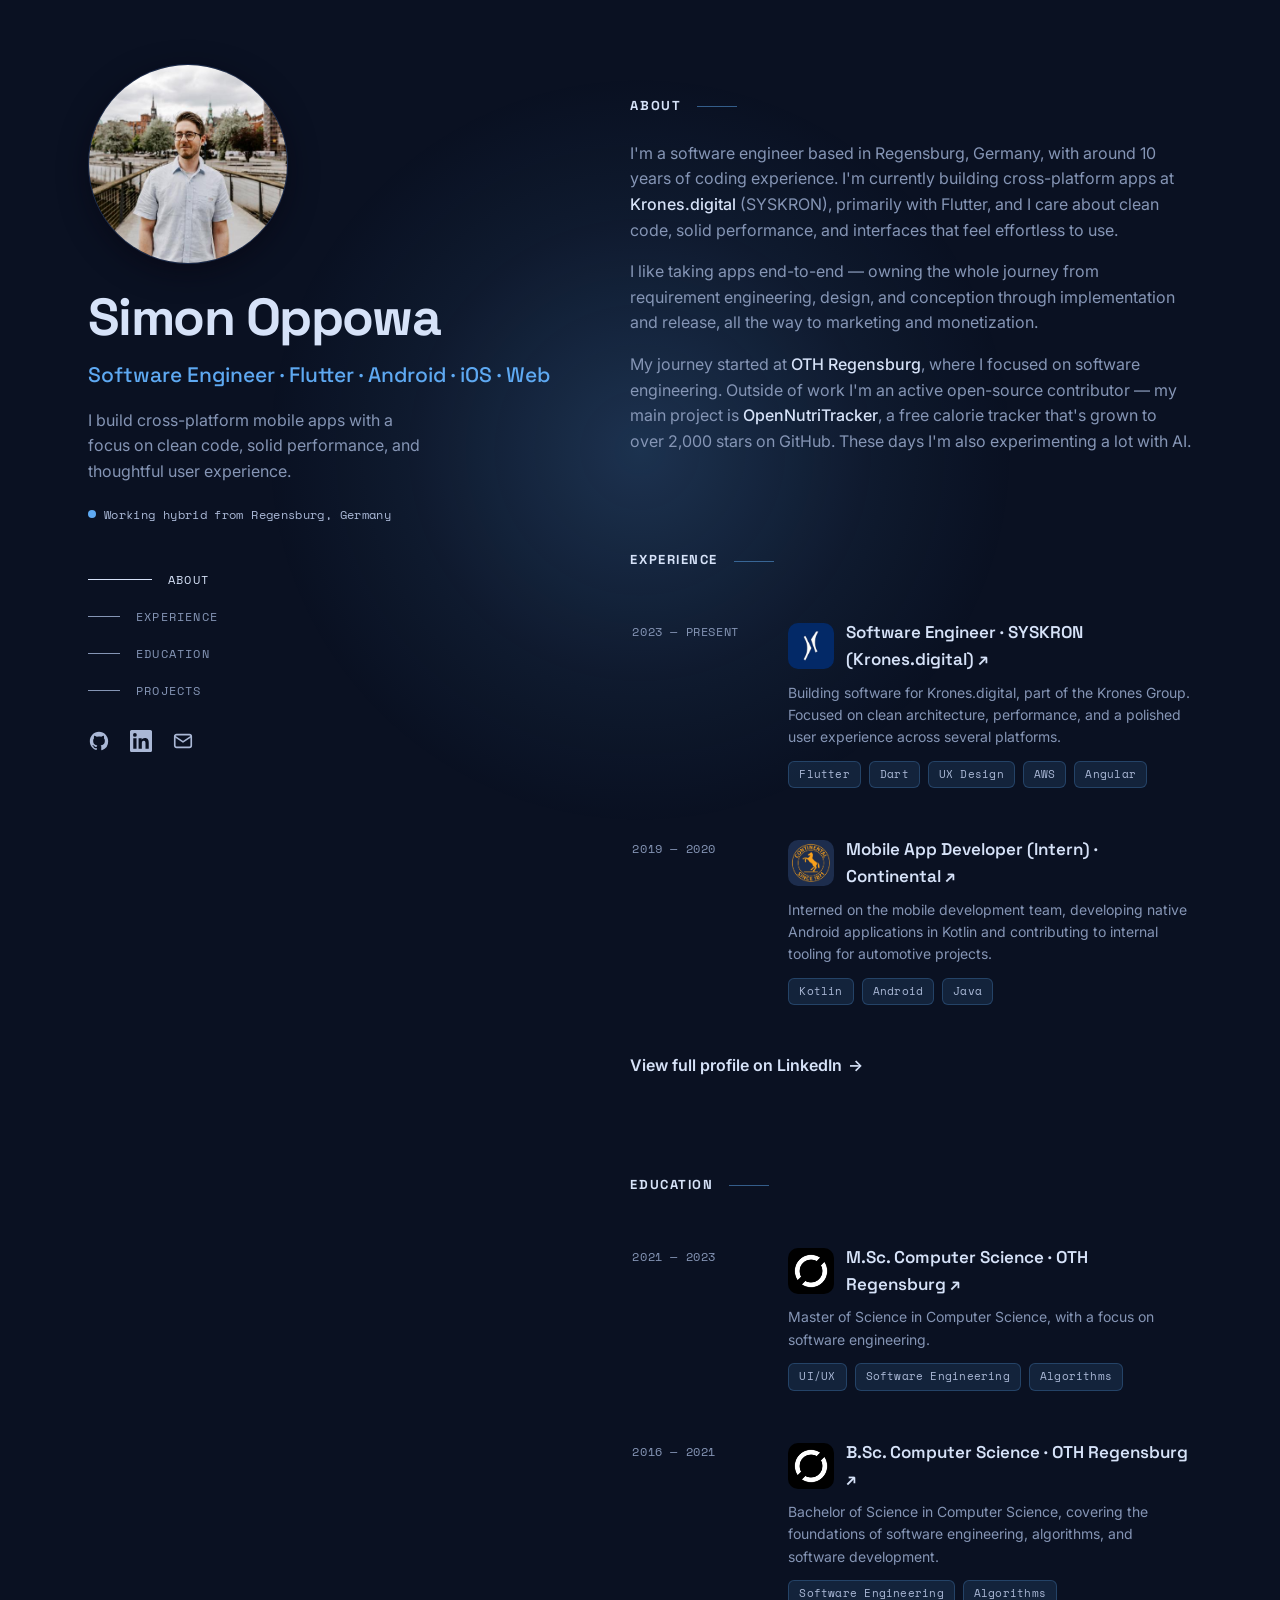
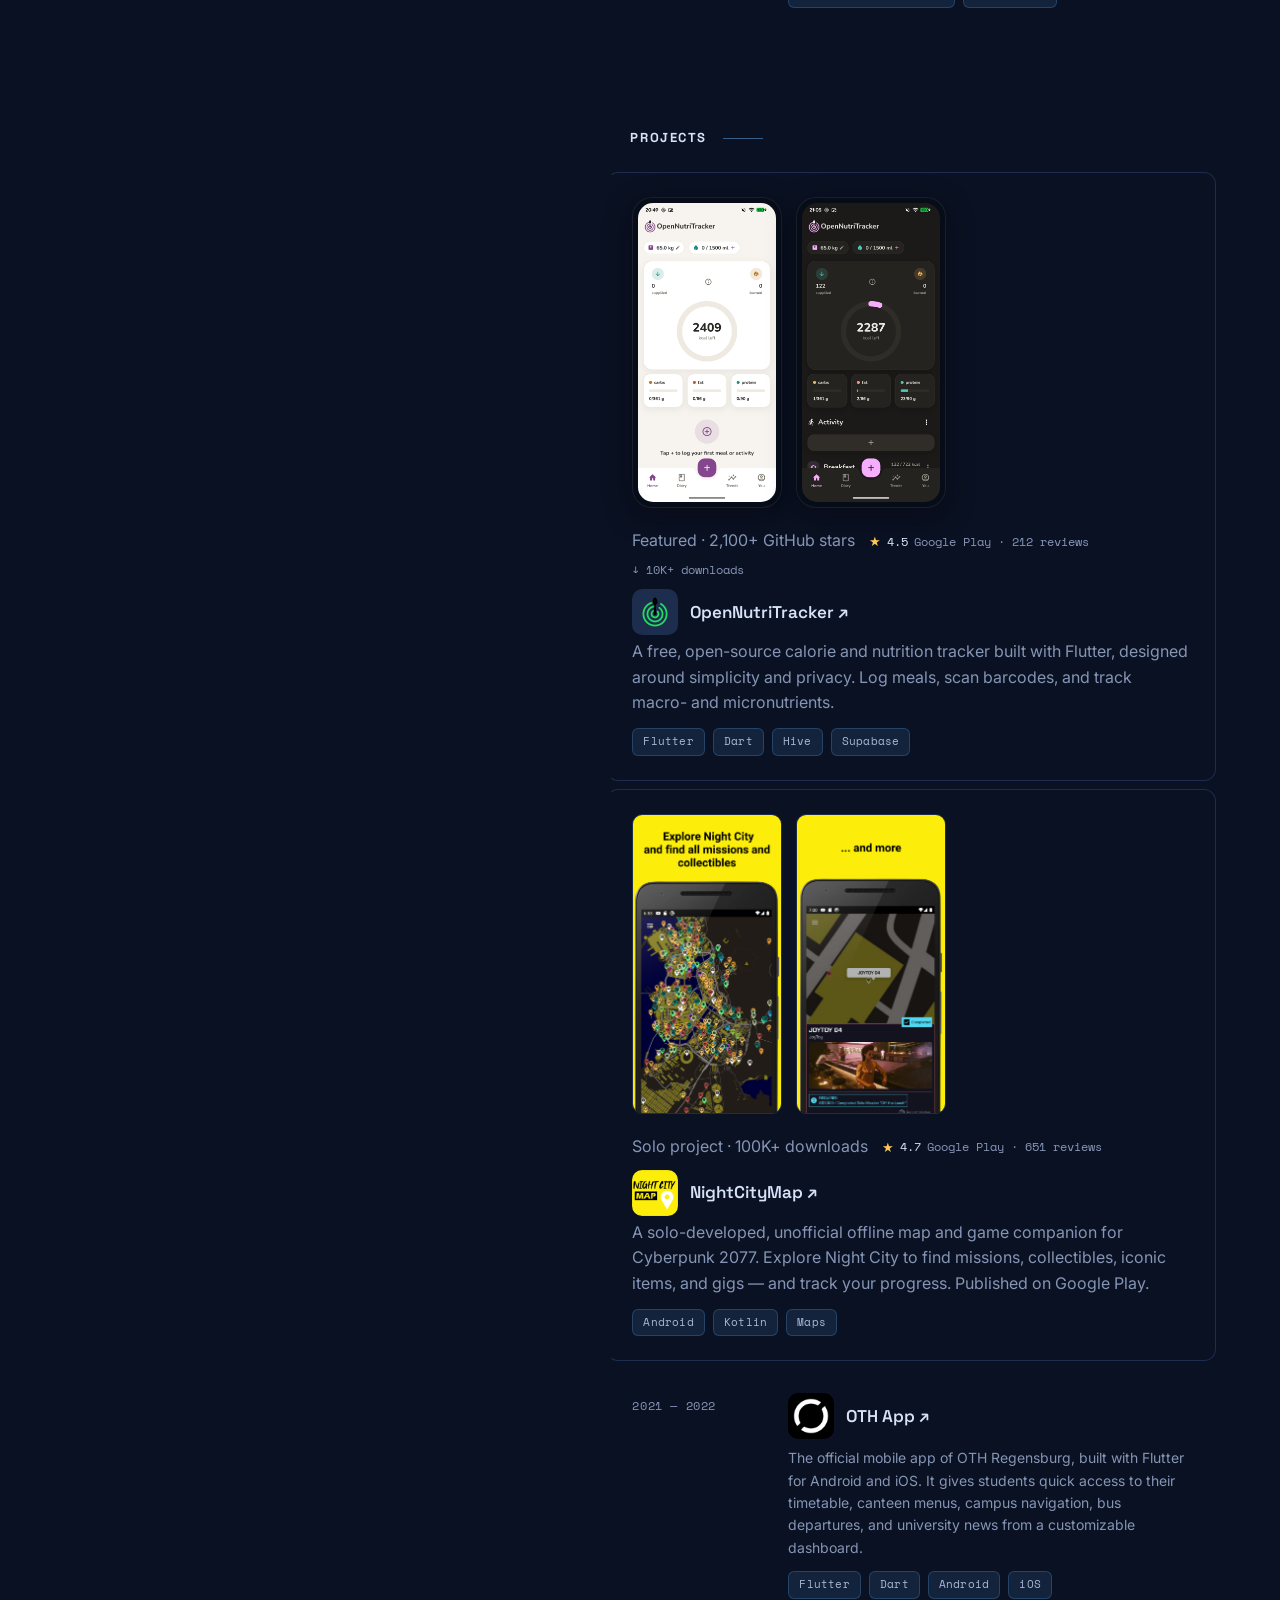
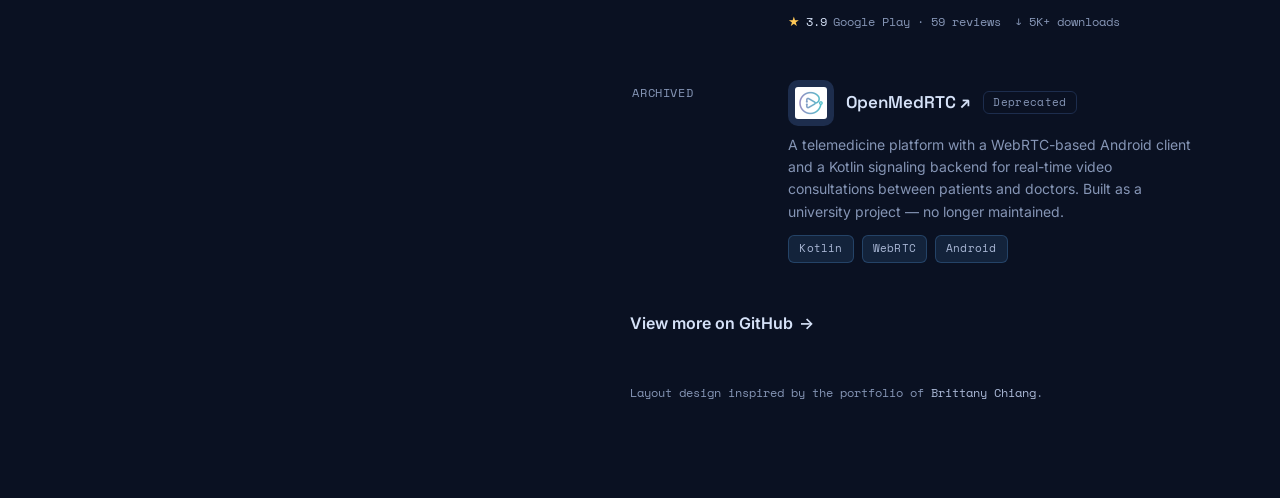
==== index.html @ 428b6fa2 "Initial commit: personal developer portfolio" ====
<!DOCTYPE html>
<html lang="en">
<head>
  <meta charset="UTF-8" />
  <meta name="viewport" content="width=device-width, initial-scale=1.0" />
  <title>Simon Oppowa — Software Engineer</title>
  <meta name="description" content="Simon Oppowa is a software engineer building iOS, Android, and web apps — creator of OpenNutriTracker and NightCityMap." />
  <link rel="icon" href="favicon.svg" type="image/svg+xml" />
  <link rel="icon" href="assets/favicon-32.png" sizes="32x32" type="image/png" />
  <link rel="apple-touch-icon" href="assets/apple-touch-icon.png" />
  <meta name="theme-color" content="#5ea9f2" />
  <link rel="preconnect" href="https://fonts.googleapis.com" />
  <link rel="preconnect" href="https://fonts.gstatic.com" crossorigin />
  <link href="https://fonts.googleapis.com/css2?family=Inter:wght@400;500;600;700&family=Space+Grotesk:wght@500;600;700&family=Space+Mono:wght@400;700&display=swap" rel="stylesheet" />
  <script>document.documentElement.className += " js";</script>
  <style>
    :root {
      --navy: #0a1122;
      --light-navy: #101c34;
      --lightest-navy: #1d2d4d;
      --navy-shadow: rgba(2, 6, 18, 0.7);
      --slate: #8595b5;
      --light-slate: #aab8d6;
      --lightest-slate: #d6e2f8;
      --white: #eef4ff;
      --teal: #5ea9f2;
      --teal-tint: rgba(94, 169, 242, 0.12);
      --font-sans: "Inter", -apple-system, BlinkMacSystemFont, "Segoe UI", Roboto, sans-serif;
      --font-display: "Space Grotesk", "Inter", sans-serif;
      --font-mono: "Space Mono", "SF Mono", "Fira Code", monospace;
    }

    * { box-sizing: border-box; margin: 0; padding: 0; }

    html { scroll-behavior: smooth; }

    body {
      background-color: var(--navy);
      color: var(--slate);
      font-family: var(--font-sans);
      line-height: 1.6;
      -webkit-font-smoothing: antialiased;
      overflow-x: hidden;
    }

    ::selection { background: var(--teal-tint); color: var(--lightest-slate); }

    /* cursor spotlight */
    #spotlight {
      pointer-events: none;
      position: fixed;
      inset: 0;
      z-index: 1;
      transition: background 0.1s ease;
      background: radial-gradient(
        520px at var(--x, 50%) var(--y, 50%),
        rgba(94, 169, 242, 0.22),
        rgba(94, 169, 242, 0.06) 45%,
        transparent 72%
      );
    }

    a { color: inherit; text-decoration: none; }

    .container {
      position: relative;
      z-index: 2;
      max-width: 1152px;
      margin: 0 auto;
      padding: 0 24px;
    }

    @media (min-width: 1024px) {
      .layout { display: flex; gap: 24px; }
      .sidebar {
        align-self: flex-start;
        min-height: 100vh;
        width: 48%;
        display: flex;
        flex-direction: column;
        padding: 64px 0;
      }
      .sidebar .socials { margin-top: 20px; }
      .content { width: 52%; padding: 96px 0; }
    }

    @media (max-width: 1023px) {
      .sidebar { padding: 64px 0 24px; }
      .content { padding: 0 0 64px; }
    }

    /* ---------- sidebar / intro ---------- */
    .intro h1 {
      font-family: var(--font-display);
      font-size: clamp(42px, 8vw, 52px);
      font-weight: 700;
      color: var(--lightest-slate);
      letter-spacing: -0.03em;
      line-height: 1.05;
    }
    .intro h2 {
      margin-top: 14px;
      font-family: var(--font-display);
      font-size: clamp(18px, 4vw, 21px);
      font-weight: 500;
      color: var(--teal);
    }
    .status {
      display: inline-flex;
      align-items: center;
      gap: 8px;
      margin-top: 20px;
      font-family: var(--font-mono);
      font-size: 12px;
      letter-spacing: 0.03em;
      color: var(--light-slate);
    }
    .status .dot {
      width: 8px;
      height: 8px;
      border-radius: 50%;
      background: var(--teal);
      box-shadow: 0 0 0 0 var(--teal);
      animation: pulse 2s infinite;
    }
    @keyframes pulse {
      0% { box-shadow: 0 0 0 0 rgba(94, 169, 242, 0.5); }
      70% { box-shadow: 0 0 0 8px rgba(94, 169, 242, 0); }
      100% { box-shadow: 0 0 0 0 rgba(94, 169, 242, 0); }
    }

    .avatar {
      width: clamp(160px, 55%, 200px);
      aspect-ratio: 1;
      border-radius: 50%;
      object-fit: cover;
      margin-bottom: 18px;
      border: 1px solid var(--lightest-navy);
      box-shadow: 0 8px 28px rgba(8, 6, 16, 0.55);
    }

    /* project + company logos */
    .card-head { display: flex; align-items: center; gap: 12px; }
    .logo {
      width: 46px;
      height: 46px;
      flex: none;
      border-radius: 10px;
      background: var(--lightest-navy);
      padding: 7px;
      object-fit: contain;
    }
    .clogo {
      width: 46px;
      height: 46px;
      flex: none;
      border-radius: 10px;
      background: var(--lightest-navy);
      object-fit: cover;
    }

    /* featured project with screenshots */
    .featured {
      display: block;
      padding: 24px;
      margin: 0 -24px 8px;
      border-radius: 12px;
      border: 1px solid var(--lightest-navy);
      border-left: 2px solid transparent;
      transition: background 0.2s ease, box-shadow 0.2s ease, transform 0.2s ease, border-color 0.2s ease;
    }
    .featured:hover {
      background: rgba(42, 38, 64, 0.45);
      box-shadow: 0 6px 28px rgba(8, 6, 16, 0.45);
      transform: translateY(-2px);
      border-left-color: var(--teal);
    }
    .featured:hover .card-title { color: var(--teal); }
    .featured .card-title .arrow { display: inline-block; transition: transform 0.2s ease; }
    .featured:hover .card-title .arrow { transform: translate(3px, -3px); }
    .shots { display: flex; gap: 14px; margin-bottom: 20px; }
    .phone {
      flex: 1;
      max-width: 150px;
      padding: 5px;
      background: #060c18;
      border-radius: 20px;
      border: 1px solid rgba(255, 255, 255, 0.08);
      box-shadow: 0 8px 26px rgba(8, 6, 16, 0.5);
    }
    .phone img { display: block; width: 100%; border-radius: 15px; }
    .shot { flex: 1; max-width: 150px; }
    .shot img {
      display: block;
      width: 100%;
      border-radius: 10px;
      border: 1px solid var(--lightest-navy);
    }
    .featured .period { display: inline-block; margin-bottom: 8px; }
    .featured .card-head { margin-bottom: 4px; }
    .meta-row { display: flex; flex-wrap: wrap; align-items: center; gap: 6px 14px; margin-bottom: 10px; }
    .meta-row .period { margin-bottom: 0; }
    .rating {
      display: inline-flex;
      align-items: center;
      gap: 6px;
      font-family: var(--font-mono);
      font-size: 12px;
      color: var(--lightest-slate);
    }
    .rating .star { color: #ffc857; font-size: 13px; }
    .rating .rmuted { color: var(--slate); }
    .dls {
      display: inline-flex;
      align-items: center;
      gap: 5px;
      font-family: var(--font-mono);
      font-size: 12px;
      color: var(--slate);
    }
    .dls-hot {
      color: var(--teal);
      background: var(--teal-tint);
      border: 1px solid rgba(94, 169, 242, 0.32);
      padding: 3px 11px;
      border-radius: 999px;
      font-weight: 700;
    }
    .badge-dep {
      font-family: var(--font-mono);
      font-size: 11px;
      letter-spacing: 0.03em;
      color: var(--slate);
      border: 1px solid var(--lightest-navy);
      padding: 2px 9px;
      border-radius: 6px;
      white-space: nowrap;
    }
    .intro p.tagline {
      margin-top: 16px;
      max-width: 340px;
      font-size: 16px;
      color: var(--slate);
    }

    nav.nav-links {
      margin-top: 36px;
      display: none;
    }
    @media (min-width: 1024px) { nav.nav-links { display: block; } }
    nav.nav-links ul { list-style: none; }
    nav.nav-links li { margin-bottom: 4px; }
    nav.nav-links a {
      display: inline-flex;
      align-items: center;
      font-family: var(--font-mono);
      font-size: 12px;
      font-weight: 500;
      letter-spacing: 0.1em;
      text-transform: uppercase;
      color: var(--slate);
      padding: 6px 0;
      transition: color 0.2s ease;
    }
    nav.nav-links a .indicator {
      display: inline-block;
      height: 1px;
      width: 32px;
      margin-right: 16px;
      background: var(--slate);
      transition: width 0.2s ease, background 0.2s ease;
    }
    nav.nav-links a:hover,
    nav.nav-links a.active { color: var(--lightest-slate); }
    nav.nav-links a:hover .indicator,
    nav.nav-links a.active .indicator { width: 64px; background: var(--lightest-slate); }

    .socials {
      margin-top: 32px;
      display: flex;
      gap: 20px;
    }
    .socials a {
      color: var(--light-slate);
      transition: color 0.2s ease, transform 0.2s ease;
    }
    .socials a:hover { color: var(--teal); transform: translateY(-3px); }
    .socials svg { width: 22px; height: 22px; }

    /* ---------- content sections ---------- */
    section { margin-bottom: 96px; scroll-margin-top: 24px; }
    section:last-of-type { margin-bottom: 48px; }

    .section-heading {
      display: block;
      margin-bottom: 24px;
      font-family: var(--font-display);
      font-size: 13px;
      font-weight: 700;
      letter-spacing: 0.12em;
      text-transform: uppercase;
      color: var(--lightest-slate);
    }
    .section-heading::after {
      content: "";
      display: inline-block;
      width: 40px;
      height: 1px;
      margin-left: 16px;
      vertical-align: middle;
      background: var(--teal);
      opacity: 0.5;
    }
    @media (max-width: 1023px) {
      .section-heading {
        position: sticky;
        top: 0;
        z-index: 3;
        margin: 0 -24px 24px;
        padding: 16px 24px;
        background: rgba(10, 17, 34, 0.85);
        backdrop-filter: blur(8px);
      }
      .section-heading::after { display: none; }
    }

    .prose p { margin-bottom: 16px; color: var(--slate); }
    .prose a.inline {
      color: var(--lightest-slate);
      font-weight: 500;
      transition: color 0.2s ease;
    }
    .prose a.inline:hover { color: var(--teal); }

    /* experience + projects cards */
    .card {
      position: relative;
      display: grid;
      grid-template-columns: 1fr;
      gap: 8px;
      padding: 24px;
      margin: 0 -24px;
      border-radius: 10px;
      border-left: 2px solid transparent;
      transition: background 0.2s ease, box-shadow 0.2s ease, transform 0.2s ease, border-color 0.2s ease;
    }
    @media (min-width: 768px) {
      .card { grid-template-columns: 140px 1fr; gap: 16px; }
    }
    .card:hover {
      background: rgba(42, 38, 64, 0.45);
      box-shadow: 0 6px 28px rgba(8, 6, 16, 0.45);
      transform: translateY(-2px);
      border-left-color: var(--teal);
    }
    .card:hover .card-title { color: var(--teal); }
    .card .period {
      font-family: var(--font-mono);
      font-size: 12px;
      font-weight: 500;
      letter-spacing: 0.05em;
      text-transform: uppercase;
      color: var(--slate);
      padding-top: 3px;
    }
    .card-title {
      font-family: var(--font-display);
      font-size: 17px;
      font-weight: 600;
      color: var(--lightest-slate);
      transition: color 0.2s ease;
    }
    .card-title .arrow { display: inline-block; transition: transform 0.2s ease; }
    .card:hover .card-title .arrow { transform: translate(3px, -3px); }
    .card p.desc { font-size: 14px; margin: 8px 0 0; }

    .tags { margin-top: 12px; display: flex; flex-wrap: wrap; gap: 8px; }
    .tag {
      font-family: var(--font-mono);
      font-size: 11px;
      font-weight: 400;
      letter-spacing: 0.02em;
      color: var(--light-slate);
      background: var(--teal-tint);
      border: 1px solid rgba(94, 169, 242, 0.24);
      padding: 4px 10px;
      border-radius: 6px;
    }

    .more-link {
      display: inline-flex;
      align-items: center;
      gap: 6px;
      margin-top: 24px;
      font-weight: 600;
      color: var(--lightest-slate);
      transition: color 0.2s ease;
    }
    .more-link:hover { color: var(--teal); }
    .more-link .arrow { transition: transform 0.2s ease; }
    .more-link:hover .arrow { transform: translateX(4px); }

    footer {
      max-width: 540px;
      font-family: var(--font-mono);
      font-size: 12px;
      color: var(--slate);
      line-height: 1.5;
    }
    footer a { color: var(--light-slate); transition: color 0.2s ease; }
    footer a:hover { color: var(--teal); }

    /* --- entrance + scroll-reveal animations --- */
    @media (prefers-reduced-motion: no-preference) {
      html.js .reveal {
        opacity: 0;
        transform: translateY(22px);
        transition: opacity 0.7s cubic-bezier(0.2, 0.6, 0.2, 1), transform 0.7s cubic-bezier(0.2, 0.6, 0.2, 1);
      }
      html.js .reveal.visible { opacity: 1; transform: none; }

      html.js .intro > *,
      html.js nav.nav-links,
      html.js .socials {
        opacity: 0;
        animation: enter 0.7s cubic-bezier(0.2, 0.6, 0.2, 1) forwards;
      }
      html.js .avatar { animation-delay: 0.05s; }
      html.js .intro h1 { animation-delay: 0.15s; }
      html.js .intro h2 { animation-delay: 0.25s; }
      html.js .intro .tagline { animation-delay: 0.35s; }
      html.js .intro .status { animation-delay: 0.45s; }
      html.js nav.nav-links { animation-delay: 0.55s; }
      html.js .socials { animation-delay: 0.65s; }
    }
    @keyframes enter {
      from { opacity: 0; transform: translateY(14px); }
      to { opacity: 1; transform: none; }
    }
  </style>
</head>
<body>
  <div id="spotlight"></div>

  <div class="container">
    <div class="layout">
      <!-- ===================== SIDEBAR ===================== -->
      <header class="sidebar">
        <div>
          <div class="intro">
            <img class="avatar" src="assets/avatar.jpg" alt="Simon Oppowa" />
            <h1><a href="/">Simon Oppowa</a></h1>
            <h2>Software Engineer · Flutter · Android · iOS · Web</h2>
            <p class="tagline">I build cross-platform mobile apps with a focus on clean code, solid performance, and thoughtful user experience.</p>
            <span class="status"><span class="dot"></span>Working hybrid from Regensburg, Germany</span>
          </div>

          <nav class="nav-links" aria-label="In-page jump links">
            <ul>
              <li><a href="#about" class="active"><span class="indicator"></span>About</a></li>
              <li><a href="#experience"><span class="indicator"></span>Experience</a></li>
              <li><a href="#education"><span class="indicator"></span>Education</a></li>
              <li><a href="#projects"><span class="indicator"></span>Projects</a></li>
            </ul>
          </nav>
        </div>

        <ul class="socials" style="list-style:none;">
          <li><a href="https://github.com/simonoppowa" aria-label="GitHub" target="_blank" rel="noreferrer">
            <svg viewBox="0 0 24 24" fill="currentColor"><path d="M12 2C6.48 2 2 6.58 2 12.26c0 4.5 2.87 8.32 6.84 9.67.5.1.68-.22.68-.49 0-.24-.01-.87-.01-1.71-2.78.62-3.37-1.37-3.37-1.37-.45-1.18-1.11-1.5-1.11-1.5-.91-.64.07-.62.07-.62 1 .07 1.53 1.06 1.53 1.06.89 1.56 2.34 1.11 2.91.85.09-.66.35-1.11.63-1.37-2.22-.26-4.55-1.14-4.55-5.07 0-1.12.39-2.03 1.03-2.75-.1-.26-.45-1.3.1-2.7 0 0 .84-.28 2.75 1.05a9.36 9.36 0 0 1 2.5-.34c.85 0 1.71.12 2.5.34 1.91-1.33 2.75-1.05 2.75-1.05.55 1.4.2 2.44.1 2.7.64.72 1.03 1.63 1.03 2.75 0 3.94-2.34 4.81-4.57 5.06.36.32.68.94.68 1.9 0 1.37-.01 2.47-.01 2.81 0 .27.18.6.69.49A10.02 10.02 0 0 0 22 12.26C22 6.58 17.52 2 12 2Z"/></svg>
          </a></li>
          <li><a href="https://www.linkedin.com/in/simon-oppowa" aria-label="LinkedIn" target="_blank" rel="noreferrer">
            <svg viewBox="0 0 24 24" fill="currentColor"><path d="M20.45 20.45h-3.55v-5.57c0-1.33-.02-3.04-1.85-3.04-1.85 0-2.13 1.45-2.13 2.94v5.67H9.36V9h3.41v1.56h.05c.48-.9 1.63-1.85 3.36-1.85 3.6 0 4.27 2.37 4.27 5.45v6.29ZM5.34 7.43a2.06 2.06 0 1 1 0-4.12 2.06 2.06 0 0 1 0 4.12ZM7.12 20.45H3.56V9h3.56v11.45ZM22.22 0H1.77C.8 0 0 .78 0 1.75v20.5C0 23.22.8 24 1.77 24h20.45c.98 0 1.78-.78 1.78-1.75V1.75C24 .78 23.2 0 22.22 0Z"/></svg>
          </a></li>
          <li><a href="mailto:simon.oppowa-dev@proton.me" aria-label="Email">
            <svg viewBox="0 0 24 24" fill="none" stroke="currentColor" stroke-width="1.8" stroke-linecap="round" stroke-linejoin="round"><rect x="3" y="5" width="18" height="14" rx="2"/><path d="m3 7 9 6 9-6"/></svg>
          </a></li>
        </ul>
      </header>

      <!-- ===================== CONTENT ===================== -->
      <main class="content">
        <!-- ABOUT -->
        <section id="about">
          <h2 class="section-heading">About</h2>
          <div class="prose reveal">
            <p>
              I'm a software engineer based in Regensburg, Germany, with around 10 years of
              coding experience. I'm currently building cross-platform apps at
              <a class="inline" href="https://krones.digital" target="_blank" rel="noreferrer">Krones.digital</a> (SYSKRON),
              primarily with Flutter, and I care about clean code, solid performance, and interfaces
              that feel effortless to use.
            </p>
            <p>
              I like taking apps end-to-end — owning the whole journey from requirement engineering,
              design, and conception through implementation and release, all the way to marketing and
              monetization.
            </p>
            <p>
              My journey started at
              <a class="inline" href="https://www.oth-regensburg.de" target="_blank" rel="noreferrer">OTH Regensburg</a>, where I focused on software engineering.
              Outside of work I'm an active open-source contributor — my main project is
              <a class="inline" href="https://github.com/simonoppowa/OpenNutriTracker" target="_blank" rel="noreferrer">OpenNutriTracker</a>,
              a free calorie tracker that's grown to over 2,000 stars on GitHub. These days I'm also experimenting a lot with AI.
            </p>
          </div>
        </section>

        <!-- EXPERIENCE -->
        <section id="experience">
          <h2 class="section-heading">Experience</h2>

          <a class="card reveal" href="https://www.syskron.com" target="_blank" rel="noreferrer">
            <div class="period">2023 — Present</div>
            <div>
              <div class="card-head">
                <img class="clogo" src="assets/syskron-logo.png" alt="SYSKRON / Krones logo" loading="lazy" />
                <h3 class="card-title">Software Engineer · SYSKRON (Krones.digital) <span class="arrow">↗</span></h3>
              </div>
              <p class="desc">
                Building software for Krones.digital, part of the
                Krones Group. Focused on clean architecture, performance, and a polished user
                experience across several platforms.
              </p>
              <div class="tags">
                <span class="tag">Flutter</span>
                <span class="tag">Dart</span>
                <span class="tag">UX Design</span>
                <span class="tag">AWS</span>
                <span class="tag">Angular</span>
              </div>
            </div>
          </a>

          <a class="card reveal" href="https://www.continental.com" target="_blank" rel="noreferrer">
            <div class="period">2019 — 2020</div>
            <div>
              <div class="card-head">
                <img class="clogo" src="assets/continental-logo.png" alt="Continental logo" loading="lazy" />
                <h3 class="card-title">Mobile App Developer (Intern) · Continental <span class="arrow">↗</span></h3>
              </div>
              <p class="desc">
                Interned on the mobile development team, developing native Android applications in
                Kotlin and contributing to internal tooling for automotive projects.
              </p>
              <div class="tags">
                <span class="tag">Kotlin</span>
                <span class="tag">Android</span>
                <span class="tag">Java</span>
              </div>
            </div>
          </a>

          <a class="more-link" href="https://www.linkedin.com/in/simon-oppowa" target="_blank" rel="noreferrer">View full profile on LinkedIn <span class="arrow">→</span></a>
        </section>

        <!-- EDUCATION -->
        <section id="education">
          <h2 class="section-heading">Education</h2>

          <a class="card reveal" href="https://www.oth-regensburg.de" target="_blank" rel="noreferrer">
            <div class="period">2021 — 2023</div>
            <div>
              <div class="card-head">
                <img class="clogo" src="assets/oth-logo.png" alt="OTH Regensburg logo" loading="lazy" />
                <h3 class="card-title">M.Sc. Computer Science · OTH Regensburg <span class="arrow">↗</span></h3>
              </div>
              <p class="desc">
                Master of Science in Computer Science, with a focus on software engineering.
              </p>
              <div class="tags">
                <span class="tag">UI/UX</span>
                <span class="tag">Software Engineering</span>
                <span class="tag">Algorithms</span>
              </div>
            </div>
          </a>

          <a class="card reveal" href="https://www.oth-regensburg.de" target="_blank" rel="noreferrer">
            <div class="period">2016 — 2021</div>
            <div>
              <div class="card-head">
                <img class="clogo" src="assets/oth-logo.png" alt="OTH Regensburg logo" loading="lazy" />
                <h3 class="card-title">B.Sc. Computer Science · OTH Regensburg <span class="arrow">↗</span></h3>
              </div>
              <p class="desc">
                Bachelor of Science in Computer Science, covering the foundations of software
                engineering, algorithms, and software development.
              </p>
              <div class="tags">
                <span class="tag">Software Engineering</span>
                <span class="tag">Algorithms</span>
              </div>
            </div>
          </a>
        </section>

        <!-- PROJECTS -->
        <section id="projects">
          <h2 class="section-heading">Projects</h2>

          <a class="featured reveal" href="https://github.com/simonoppowa/OpenNutriTracker" target="_blank" rel="noreferrer">
            <div class="shots">
              <div class="phone"><img src="assets/ont-home-light.png" alt="OpenNutriTracker home screen, light theme" loading="lazy" /></div>
              <div class="phone"><img src="assets/ont-home-dark.png" alt="OpenNutriTracker home screen, dark theme" loading="lazy" /></div>
            </div>
            <div class="meta-row">
              <span class="period">Featured · 2,100+ GitHub stars</span>
              <span class="rating"><span class="star">★</span> 4.5 <span class="rmuted">Google Play · 212 reviews</span></span>
              <span class="dls">↓ 10K+ downloads</span>
            </div>
            <div class="card-head">
              <img class="logo" src="assets/ont-logo.png" alt="OpenNutriTracker logo" loading="lazy" />
              <h3 class="card-title">OpenNutriTracker <span class="arrow">↗</span></h3>
            </div>
            <p class="desc">
              A free, open-source calorie and nutrition tracker built with Flutter, designed around
              simplicity and privacy. Log meals, scan barcodes, and track macro- and micronutrients.
            </p>
            <div class="tags">
              <span class="tag">Flutter</span>
              <span class="tag">Dart</span>
              <span class="tag">Hive</span>
              <span class="tag">Supabase</span>
            </div>
          </a>

          <a class="featured reveal" href="https://play.google.com/store/apps/details?id=de.simono.nightcitymap" target="_blank" rel="noreferrer">
            <div class="shots">
              <div class="shot"><img src="assets/nightcitymap-3.png" alt="NightCityMap interactive map of Night City" loading="lazy" /></div>
              <div class="shot"><img src="assets/nightcitymap-2.png" alt="NightCityMap location detail view" loading="lazy" /></div>
            </div>
            <div class="meta-row">
              <span class="period">Solo project · 100K+ downloads</span>
              <span class="rating"><span class="star">★</span> 4.7 <span class="rmuted">Google Play · 651 reviews</span></span>
            </div>
            <div class="card-head">
              <img class="clogo" src="assets/nightcitymap-logo.png" alt="NightCityMap logo" loading="lazy" />
              <h3 class="card-title">NightCityMap <span class="arrow">↗</span></h3>
            </div>
            <p class="desc">
              A solo-developed, unofficial offline map and game companion for Cyberpunk 2077. Explore
              Night City to find missions, collectibles, iconic items, and gigs — and track your
              progress. Published on Google Play.
            </p>
            <div class="tags">
              <span class="tag">Android</span>
              <span class="tag">Kotlin</span>
              <span class="tag">Maps</span>
            </div>
          </a>

          <a class="card reveal" href="https://play.google.com/store/apps/details?id=oth.oth_app" target="_blank" rel="noreferrer">
            <div class="period">2021 — 2022</div>
            <div>
              <div class="card-head">
                <img class="clogo" src="assets/oth-app-logo.png" alt="OTH App logo" loading="lazy" />
                <h3 class="card-title">OTH App <span class="arrow">↗</span></h3>
              </div>
              <p class="desc">
                The official mobile app of OTH Regensburg, built with Flutter for Android and iOS. It
                gives students quick access to their timetable, canteen menus, campus navigation, bus
                departures, and university news from a customizable dashboard.
              </p>
              <div class="tags">
                <span class="tag">Flutter</span>
                <span class="tag">Dart</span>
                <span class="tag">Android</span>
                <span class="tag">iOS</span>
              </div>
              <div class="meta-row" style="margin-top: 12px; margin-bottom: 0;">
                <span class="rating"><span class="star">★</span> 3.9 <span class="rmuted">Google Play · 59 reviews</span></span>
                <span class="dls">↓ 5K+ downloads</span>
              </div>
            </div>
          </a>

          <a class="card reveal" href="https://github.com/simonoppowa/OpenMedRTC-Android" target="_blank" rel="noreferrer">
            <div class="period">Archived</div>
            <div>
              <div class="card-head">
                <img class="logo" src="assets/openmedrtc-logo.png" alt="OpenMedRTC logo" loading="lazy" />
                <h3 class="card-title">OpenMedRTC <span class="arrow">↗</span></h3>
                <span class="badge-dep">Deprecated</span>
              </div>
              <p class="desc">
                A telemedicine platform with a WebRTC-based Android client and a Kotlin signaling
                backend for real-time video consultations between patients and doctors. Built as a
                university project — no longer maintained.
              </p>
              <div class="tags">
                <span class="tag">Kotlin</span>
                <span class="tag">WebRTC</span>
                <span class="tag">Android</span>
              </div>
            </div>
          </a>

          <a class="more-link" href="https://github.com/simonoppowa" target="_blank" rel="noreferrer">View more on GitHub <span class="arrow">→</span></a>
        </section>

        <footer>
          <p>
            Layout design inspired by the portfolio of
            <a href="https://brittanychiang.com" target="_blank" rel="noreferrer">Brittany Chiang</a>.
          </p>
        </footer>
      </main>
    </div>
  </div>

  <script>
    // cursor spotlight
    const spotlight = document.getElementById("spotlight");
    window.addEventListener("pointermove", (e) => {
      spotlight.style.setProperty("--x", e.clientX + "px");
      spotlight.style.setProperty("--y", e.clientY + "px");
    });

    // active nav link on scroll
    const links = document.querySelectorAll("nav.nav-links a");
    const sections = [...links].map((a) => document.querySelector(a.getAttribute("href")));
    const observer = new IntersectionObserver(
      (entries) => {
        entries.forEach((entry) => {
          if (entry.isIntersecting) {
            const id = entry.target.id;
            links.forEach((a) =>
              a.classList.toggle("active", a.getAttribute("href") === "#" + id)
            );
          }
        });
      },
      { rootMargin: "-40% 0px -55% 0px" }
    );
    sections.forEach((s) => s && observer.observe(s));

    // scroll-reveal with a gentle per-section stagger
    (function () {
      var reduce = window.matchMedia("(prefers-reduced-motion: reduce)").matches;
      var reveals = document.querySelectorAll(".reveal");
      if (reduce || !("IntersectionObserver" in window)) {
        reveals.forEach(function (el) { el.classList.add("visible"); });
        return;
      }
      document.querySelectorAll("section").forEach(function (sec) {
        sec.querySelectorAll(".reveal").forEach(function (el, i) {
          el.style.transitionDelay = Math.min(i * 80, 320) + "ms";
        });
      });
      var revealObserver = new IntersectionObserver(
        function (entries) {
          entries.forEach(function (e) {
            if (e.isIntersecting) {
              e.target.classList.add("visible");
              revealObserver.unobserve(e.target);
            }
          });
        },
        { rootMargin: "0px 0px -10% 0px", threshold: 0.1 }
      );
      reveals.forEach(function (el) { revealObserver.observe(el); });
    })();
  </script>
</body>
</html>
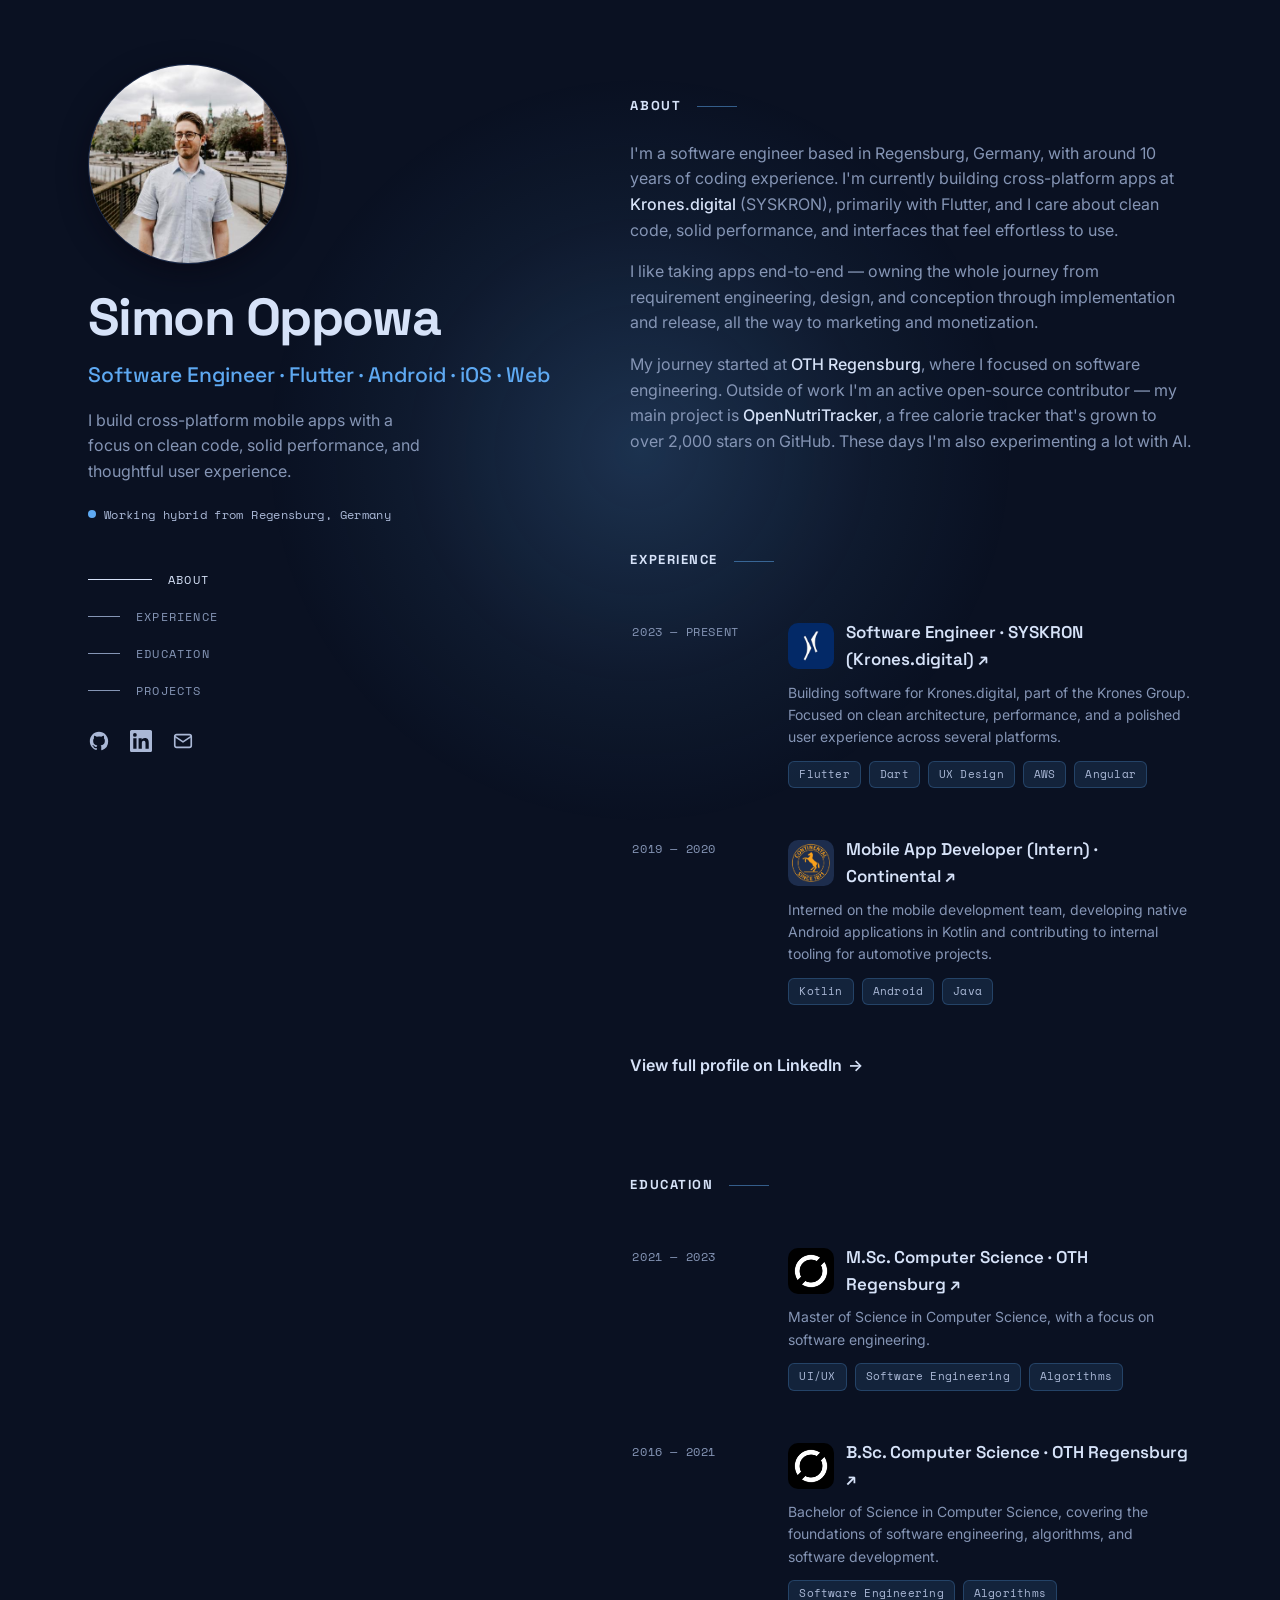
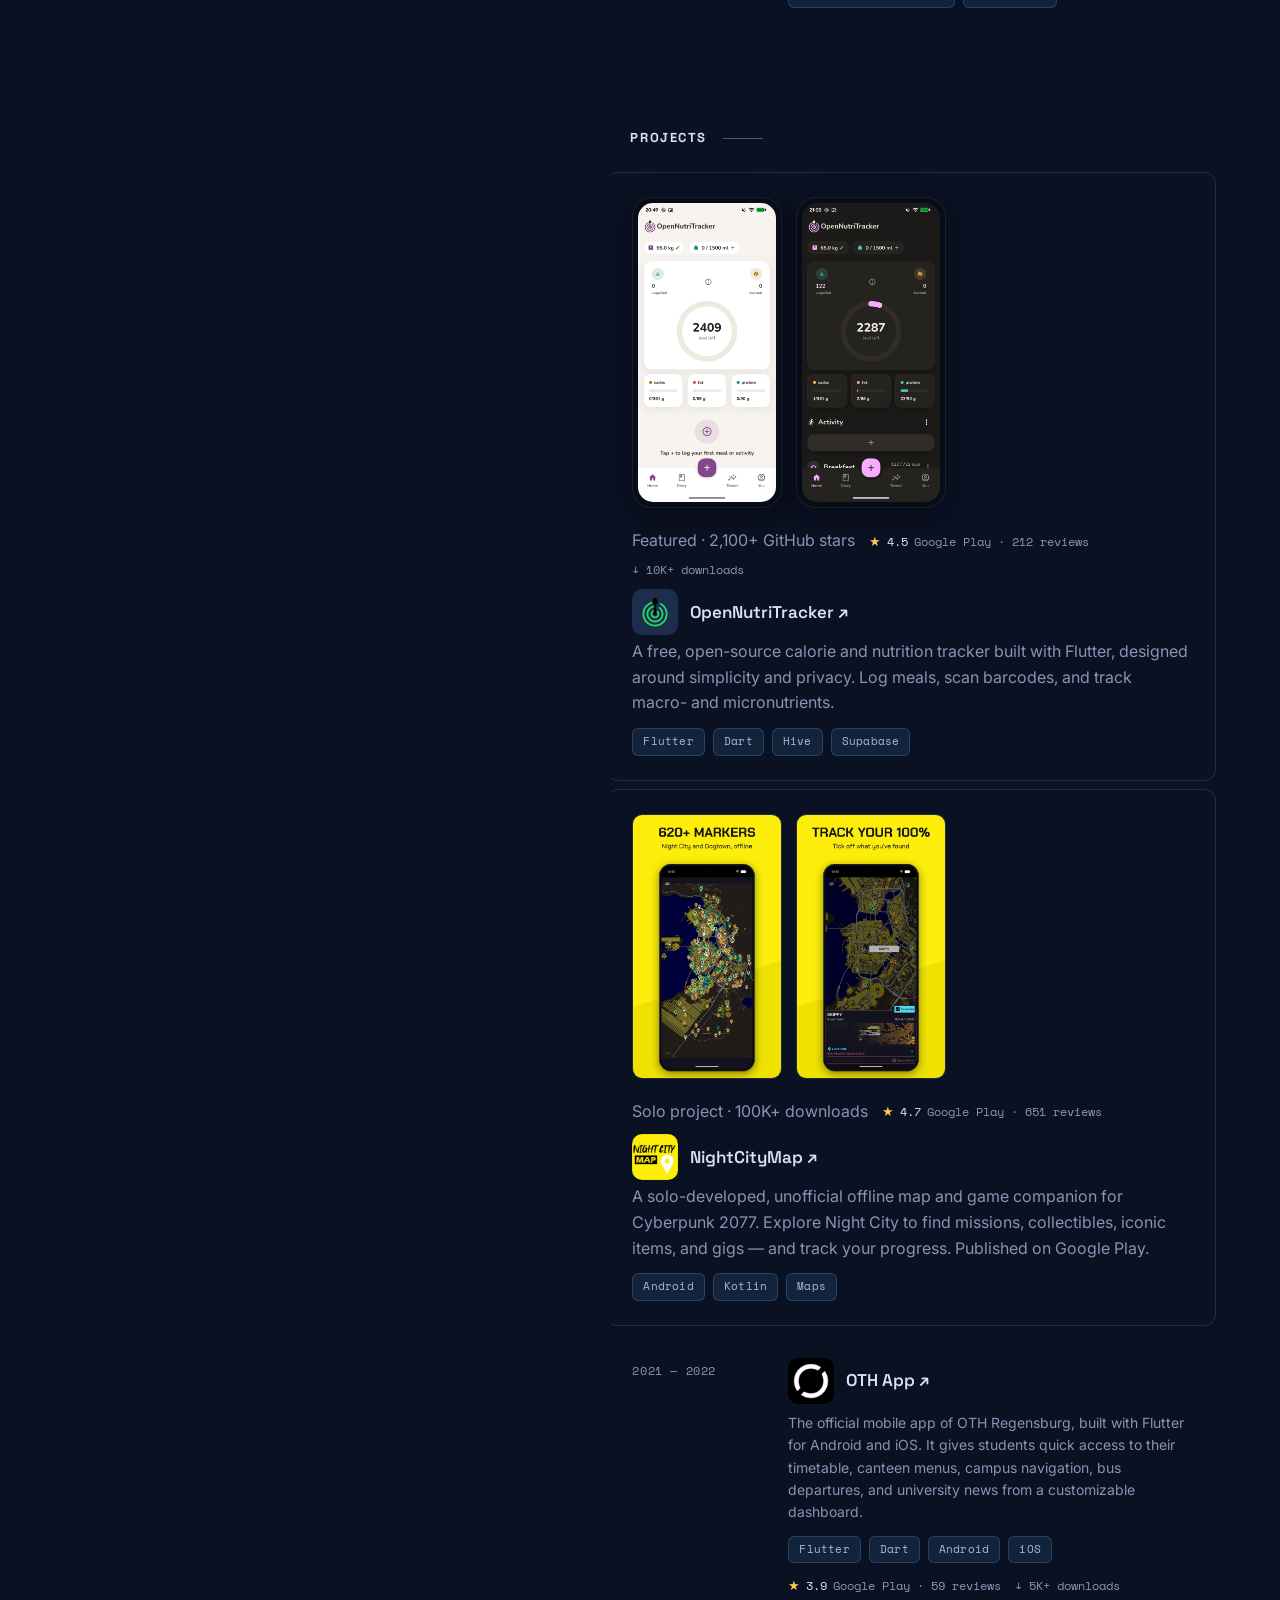
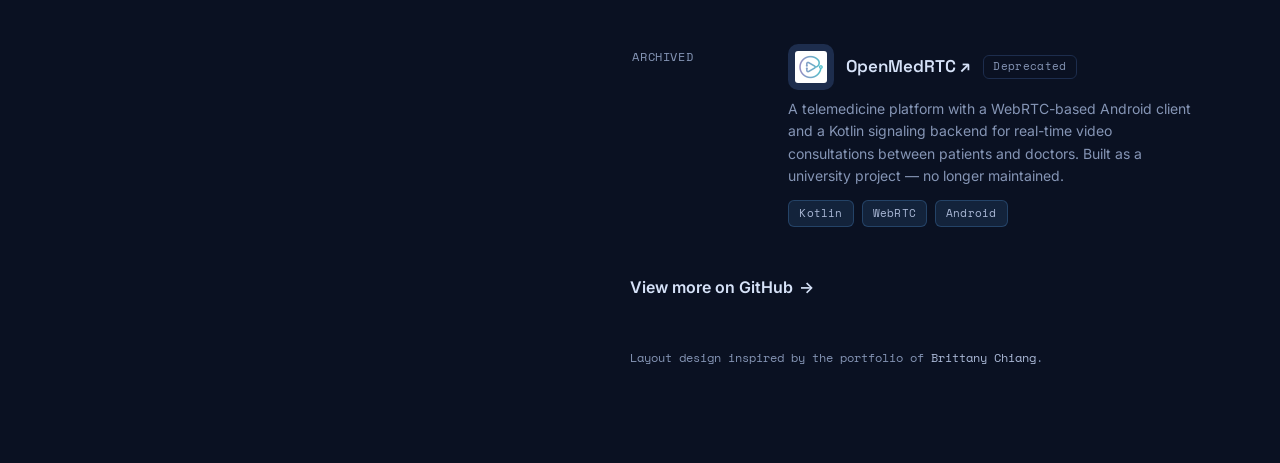
==== commit 347e7fc3: "Update NightCityMap screenshots from Google Play listing Co-Authored-By: Claude Opus 5.5 <noreply@an" ====
--- a/index.html
+++ b/index.html
@@ -627,8 +627,8 @@
 
           <a class="featured reveal" href="https://play.google.com/store/apps/details?id=de.simono.nightcitymap" target="_blank" rel="noreferrer">
             <div class="shots">
-              <div class="shot"><img src="assets/nightcitymap-3.png" alt="NightCityMap interactive map of Night City" loading="lazy" /></div>
-              <div class="shot"><img src="assets/nightcitymap-2.png" alt="NightCityMap location detail view" loading="lazy" /></div>
+              <div class="shot"><img src="assets/nightcitymap-3.png" alt="NightCityMap interactive map with 620+ markers across Night City and Dogtown" loading="lazy" /></div>
+              <div class="shot"><img src="assets/nightcitymap-2.png" alt="NightCityMap location detail view with completion tracking" loading="lazy" /></div>
             </div>
             <div class="meta-row">
               <span class="period">Solo project · 100K+ downloads</span>
